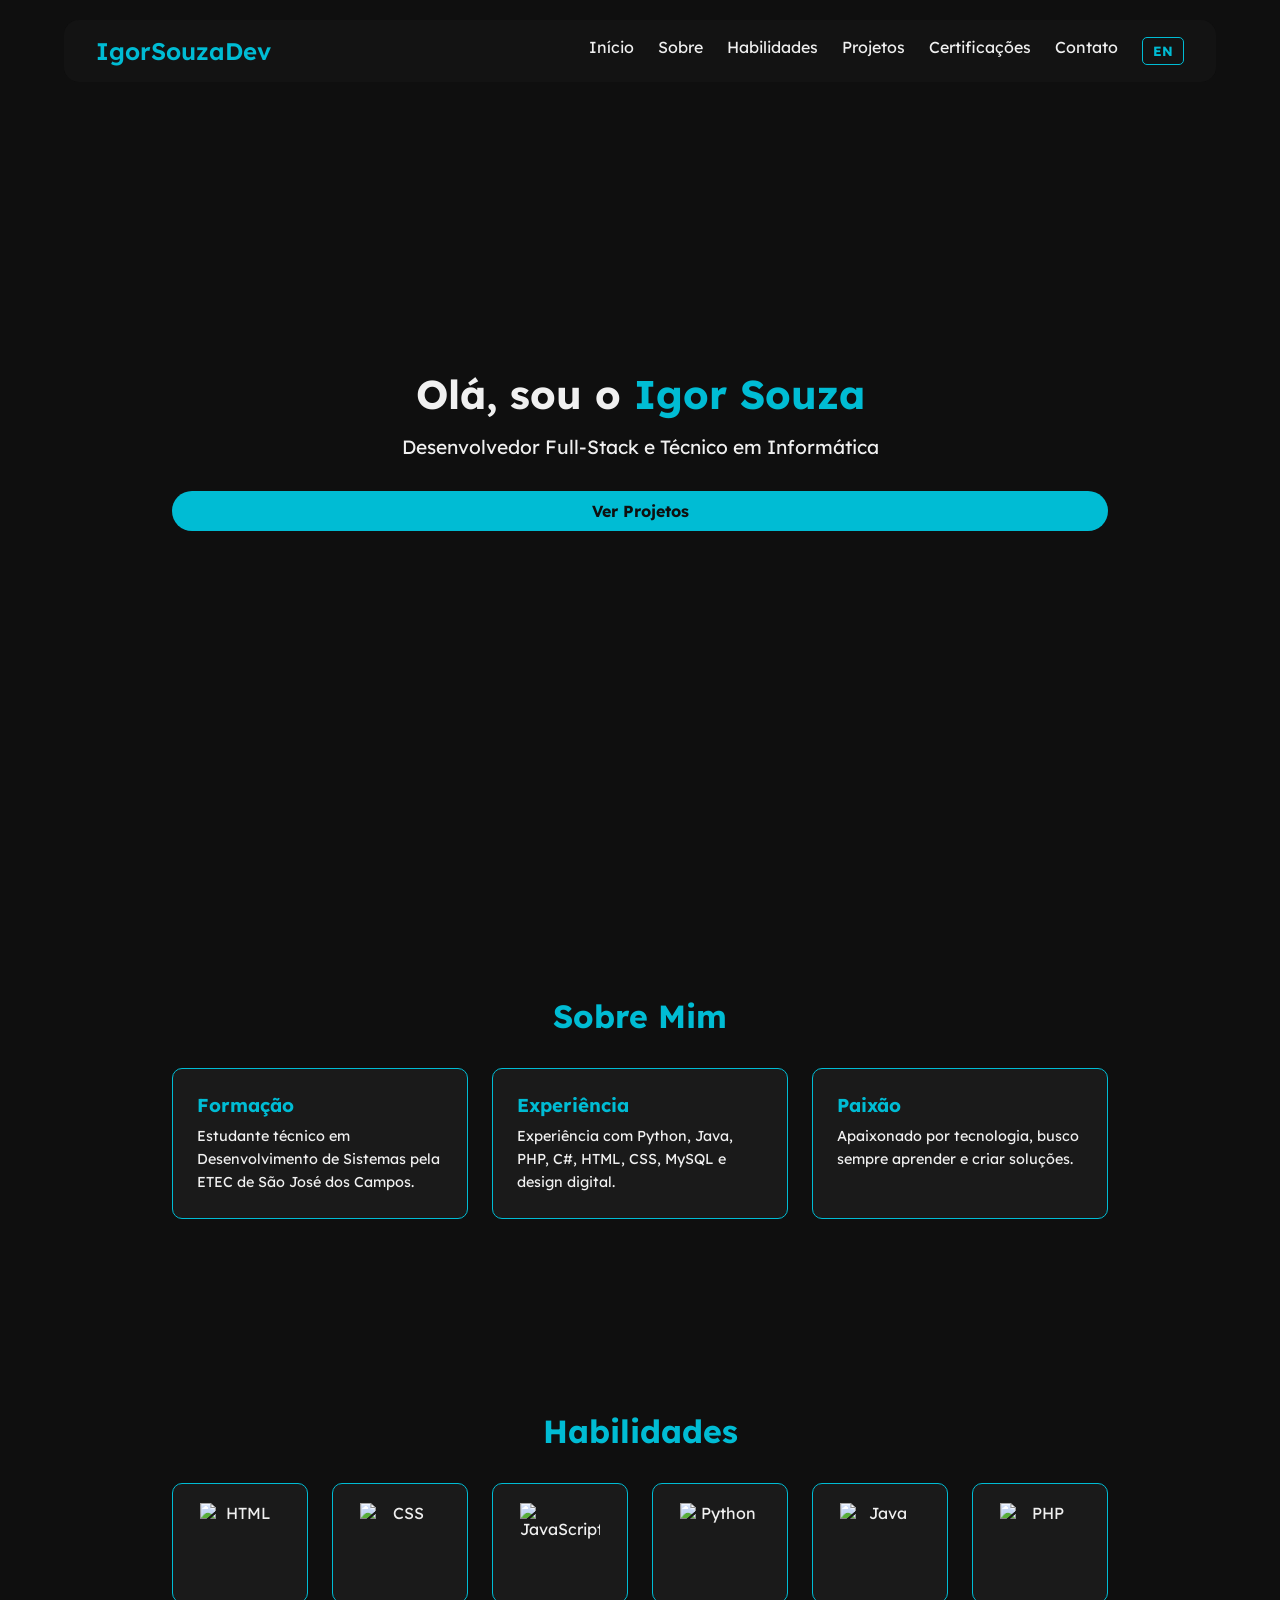
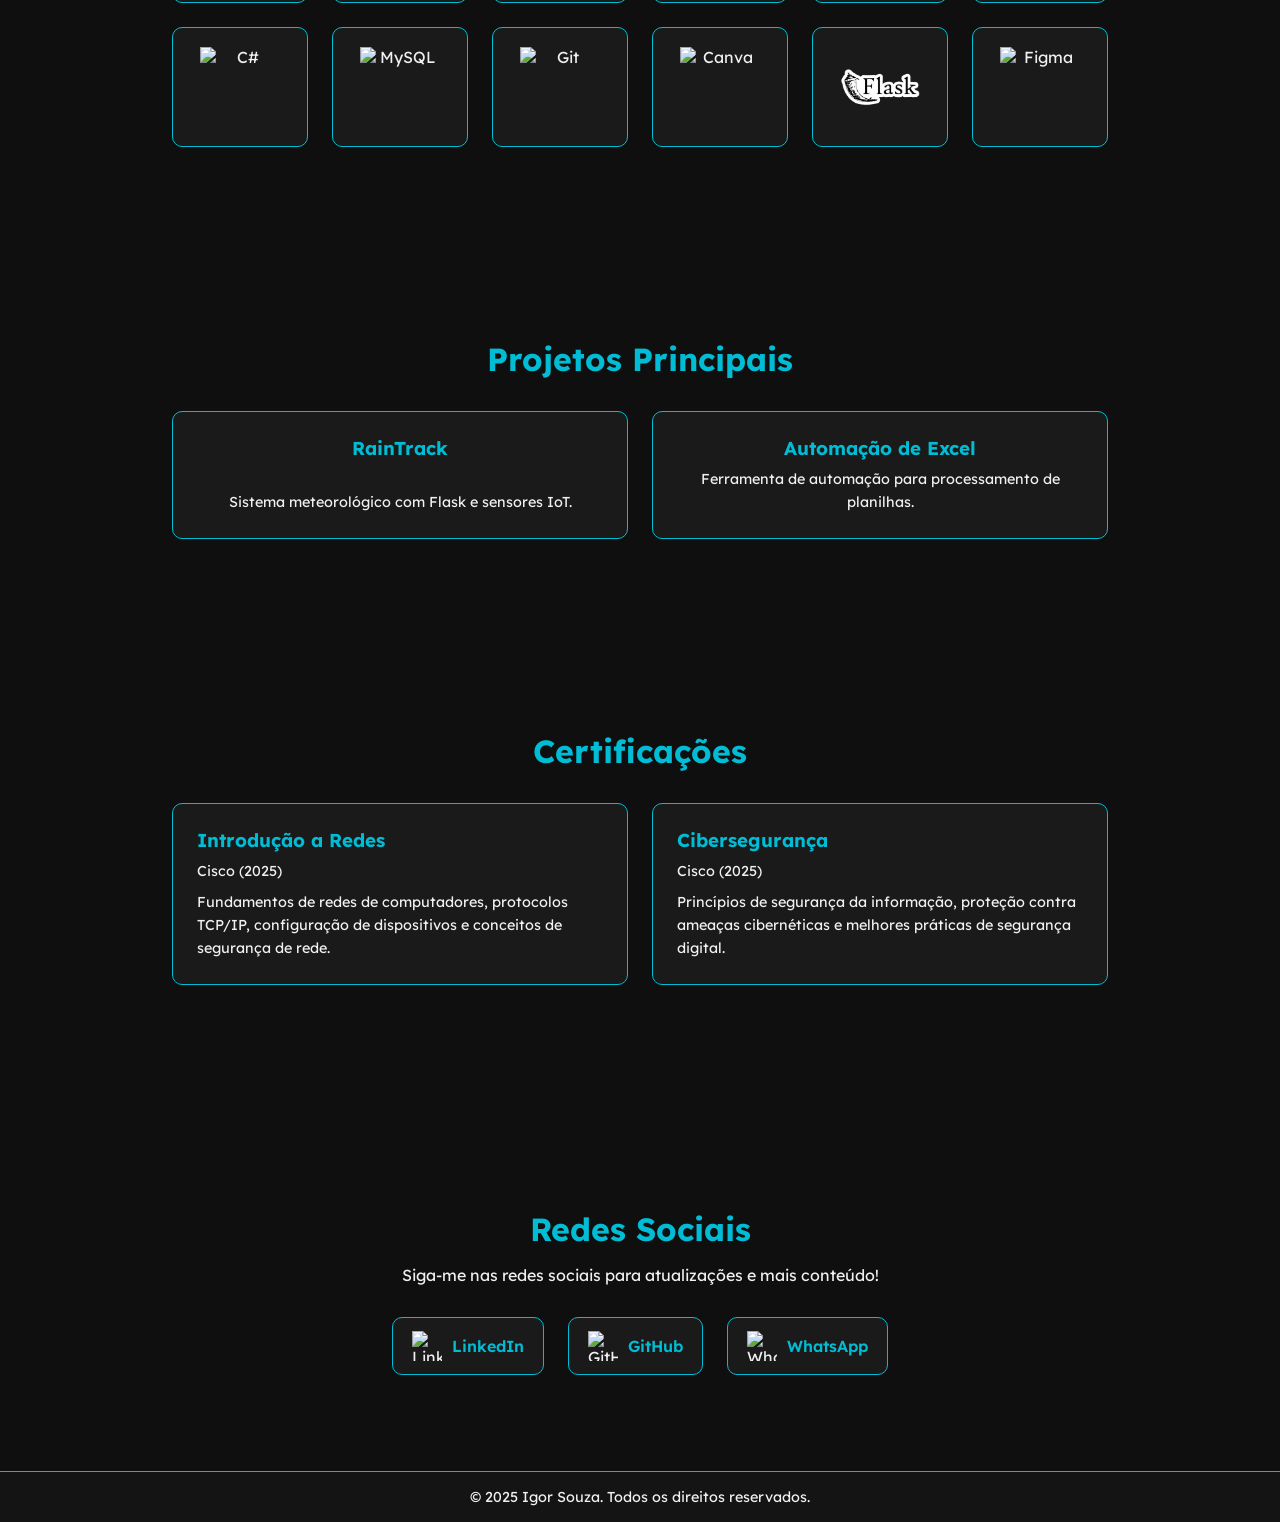
==== SRC/index.html @ 72e152a8 "Add all files" ====
<!DOCTYPE html>
<html lang="pt-BR">
  <head>
    <meta charset="UTF-8" />
    <meta name="viewport" content="width=device-width, initial-scale=1.0" />
    <title data-lang="pageTitle">Igor Souza | Portfólio</title>
    <link rel="stylesheet" href="static/style.css" />
    <script defer src="static/script.js"></script>
  </head>
  <body>
    <div class="top">
      <header class="navbar">
        <div class="logo">IgorSouzaDev</div>

        <div class="hamburger" id="hamburger-menu">
          <span class="bar"></span>
          <span class="bar"></span>
          <span class="bar"></span>
        </div>
        <nav class="nav-menu" id="nav-menu">
          <ul>
            <li><a href="#home" data-lang="home">Início</a></li>
            <li><a href="#about" data-lang="about">Sobre</a></li>
            <li><a href="#skills" data-lang="skills">Habilidades</a></li>
            <li><a href="#projects" data-lang="projects">Projetos</a></li>
            <li>
              <a href="#certifications" data-lang="certifications">Certificações</a>
            </li>
            <li><a href="#contact" data-lang="contact">Contato</a></li>
            <li><button id="lang-btn">EN</button></li>
          </ul>
        </nav>
      </header>
    </div>

    <!-- Home -->
    <section id="home" class="section home">
      <h1 data-lang="greeting">Olá, sou o <span>Igor Souza</span></h1>
      <p data-lang="role">Desenvolvedor Full-Stack e Técnico em Informática</p>
      <a href="#projects" class="btn" data-lang="viewProjects">Ver Projetos</a>
    </section>

    <!-- Sobre -->
    <section id="about" class="section">
      <h2 data-lang="aboutTitle">Sobre Mim</h2>
      <div class="card-container">
        <div class="info-card">
          <h3 data-lang="aboutCardTitle1">Formação</h3>
          <p data-lang="aboutCardText1">
            Estudante técnico em Desenvolvimento de Sistemas pela ETEC de São
            José dos Campos.
          </p>
        </div>
        <div class="info-card">
          <h3 data-lang="aboutCardTitle2">Experiência</h3>
          <p data-lang="aboutCardText2">
            Experiência com Python, Java, PHP, C#, HTML, CSS, MySQL e design
            digital.
          </p>
        </div>
        <div class="info-card">
          <h3 data-lang="aboutCardTitle3">Paixão</h3>
          <p data-lang="aboutCardText3">
            Apaixonado por tecnologia, busco sempre aprender e criar soluções.
          </p>
        </div>
      </div>
    </section>

    <!-- Habilidades -->
    <section id="skills" class="section">
      <h2 data-lang="skillsTitle">Habilidades</h2>
      <div class="skills-grid">
        <div class="skill">
          <img
            src="https://raw.githubusercontent.com/devicons/devicon/master/icons/html5/html5-original.svg"
            alt="HTML"
          />
          <span class="skill-name" data-lang="skillHTML">HTML</span>
        </div>
        <div class="skill">
          <img
            src="https://raw.githubusercontent.com/devicons/devicon/master/icons/css3/css3-original.svg"
            alt="CSS"
          />
          <span class="skill-name" data-lang="skillCSS">CSS</span>
        </div>
        <div class="skill">
          <img
            src="https://raw.githubusercontent.com/devicons/devicon/master/icons/javascript/javascript-plain.svg"
            alt="JavaScript"
          />
          <span class="skill-name" data-lang="skillJavaScript">JavaScript</span>
        </div>
        <div class="skill">
          <img
            src="https://raw.githubusercontent.com/devicons/devicon/master/icons/python/python-original.svg"
            alt="Python"
          />
          <span class="skill-name" data-lang="skillPython">Python</span>
        </div>
        <div class="skill">
          <img
            src="https://raw.githubusercontent.com/devicons/devicon/master/icons/java/java-original.svg"
            alt="Java"
          />
          <span class="skill-name" data-lang="skillJava">Java</span>
        </div>
        <div class="skill">
          <img
            src="https://raw.githubusercontent.com/devicons/devicon/master/icons/php/php-original.svg"
            alt="PHP"
          />
          <span class="skill-name" data-lang="skillPHP">PHP</span>
        </div>
        <div class="skill">
          <img
            src="https://raw.githubusercontent.com/devicons/devicon/master/icons/csharp/csharp-original.svg"
            alt="C#"
          />
          <span class="skill-name" data-lang="skillCsharp">C#</span>
        </div>
        <div class="skill">
          <img
            src="https://raw.githubusercontent.com/devicons/devicon/master/icons/mysql/mysql-plain-wordmark.svg"
            alt="MySQL"
          />
          <span class="skill-name" data-lang="skillMySQL">MySQL</span>
        </div>
        <div class="skill">
          <img
            src="https://raw.githubusercontent.com/devicons/devicon/master/icons/git/git-original.svg"
            alt="Git"
          />
          <span class="skill-name" data-lang="skillGit">Git</span>
        </div>
        <div class="skill">
          <img
            src="https://raw.githubusercontent.com/devicons/devicon/master/icons/canva/canva-original.svg"
            alt="Canva"
          />
          <span class="skill-name" data-lang="skillCanva">Canva</span>
        </div>
        <div class="skill">
          <img
            src="static/img/flask.png"
            alt="Flask"
          />
          <span class="skill-name" data-lang="skillFlask">Flask</span>
        </div>
        <div class="skill">
          <img
            src="https://raw.githubusercontent.com/devicons/devicon/master/icons/figma/figma-original.svg"
            alt="Figma"
          />
          <span class="skill-name" data-lang="skillFigma">Figma</span>
        </div>
      </div>
    </section>

    <!-- Projetos -->
    <section id="projects" class="section">
      <h2 data-lang="projectsTitle">Projetos Principais</h2>
      <div class="project-grid">
        <a href="http://raintrack.pythonanywhere.com" target="_blank">
          <div class="project-card">
            <h3 data-lang="project1Title">RainTrack</h3>
            <p data-lang="project1Desc">
              Sistema meteorológico com Flask e sensores IoT.
            </p>
          </div>
        </a>
        <a href="http://automacaoexcel.pythonanywhere.com" target="_blank">
          <div class="project-card">
            <h3 data-lang="project2Title">Automação de Excel</h3>
            <p data-lang="project2Desc">
              Ferramenta de automação para processamento de planilhas.
            </p>
          </div>
        </a>
      </div>
    </section>

    <!-- Certificações -->
    <section id="certifications" class="section">
      <h2 data-lang="certificationsTitle">Certificações</h2>
      <div class="card-container">
        <div class="info-card">
          <h3 data-lang="cert1Title">Introdução a Redes</h3>
          <p data-lang="cert1Org">Cisco (2025)</p>
          <p data-lang="cert1Desc">
            Fundamentos de redes de computadores, protocolos TCP/IP,
            configuração de dispositivos e conceitos de segurança de rede.
          </p>
        </div>
        <div class="info-card">
          <h3 data-lang="cert2Title">Cibersegurança</h3>
          <p data-lang="cert2Org">Cisco (2025)</p>
          <p data-lang="cert2Desc">
            Princípios de segurança da informação, proteção contra ameaças
            cibernéticas e melhores práticas de segurança digital.
          </p>
        </div>
      </div>
    </section>

    <!-- Contato -->
    <section id="contact" class="section contact">
      <div class="social">
        <h2 data-lang="socialTitle">Redes Sociais</h2>
        <p data-lang="socialText">
          Siga-me nas redes sociais para atualizações e mais conteúdo!
        </p>
        <div class="social-links">
          <a href="https://www.linkedin.com/in/igor-correa-de-souza/" target="_blank" class="social-link">
            <img src="https://raw.githubusercontent.com/devicons/devicon/master/icons/linkedin/linkedin-original.svg" alt="LinkedIn" width="30" height="30" />
            <span class="social-name" data-lang="socialLinkedIn">LinkedIn</span>
          </a>

          <a href="https://github.com/igorcsouzaa" target="_blank" class="social-link">
            <img src="static/img/github.png" alt="GitHub" width="30" height="30" />
            <span class="social-name" data-lang="socialGitHub">GitHub</span>
          </a>

          <a href="https://api.whatsapp.com/send?phone=5512992137918" target="_blank" class="social-link">
            <img src="static/img/whatsapp.png" alt="WhatsApp" width="30" height="30" />
            <span class="social-name" data-lang="socialWhatsApp">WhatsApp</span>
          </a>
        </div>
      </div>
    </section>

    <footer>
      <p data-lang="footerText">
        © 2025 Igor Souza. Todos os direitos reservados.
      </p>
    </footer>
  </body>
</html>
---- SRC/static/style.css ----
@import url('https://fonts.googleapis.com/css2?family=Lexend+Deca:wght@100..900&display=swap');
* {
  margin: 0;
  padding: 0;
  box-sizing: border-box;
  font-family: "Lexend Deca", sans-serif;
  user-select: none;
  scroll-behavior: smooth;
}

body {
  background-color: #0f0f0f;
  color: #f0f0f0;
  scroll-behavior: smooth;
}

.top{
    position: fixed;
    top: 0;
    width: 100%;
    display: flex;
    justify-content: center;
    align-items: center;
    z-index: 1000;
}

header.navbar {
  position: fixed;
  top: 0;
  margin-top: 20px;
  width: 90%;
  max-width: 1200px;
  background: rgba(20, 20, 20, 0.9);
  display: flex;
  justify-content: space-between;
  align-items: center;
  padding: 1rem 2rem;
  z-index: 1000;
  backdrop-filter: blur(8px);
  border-radius: 15px;
}

.logo {
  font-size: 1.5rem;
  font-weight: 600;
  color: #00bcd4;
}

nav ul {
  list-style: none;
  display: flex;
  gap: 1.5rem;
}

nav a {
  text-decoration: none;
  color: #f0f0f0;
  transition: 0.3s;
}

nav a:hover {
  color: #00bcd4;
}

#lang-btn {
  background: none;
  border: 1px solid #00bcd4;
  color: #00bcd4;
  border-radius: 5px;
  padding: 5px 10px;
  cursor: pointer;
  transition: 0.3s;
}

#lang-btn:hover {
  background: #00bcd4;
  color: #0f0f0f;
}

.section {
  padding: 6rem 2rem;
  text-align: center;
  max-width: 1000px;
  margin: 0 auto;
}

.section h2 {
  font-size: 2rem;
  color: #00bcd4;
  margin-bottom: 1rem;
}

.home {
  display: flex;
  flex-direction: column;
  justify-content: center;
  height: 100vh;
}

.home h1 {
  font-size: 2.5rem;
  margin-bottom: 1rem;
}

.home p {
  font-size: 1.2rem;
  margin-bottom: 1rem;
}

.home span {
  color: #00bcd4;
}

.btn {
  margin-top: 1rem;
  background: #00bcd4;
  color: #0f0f0f;
  padding: 10px 20px;
  border-radius: 25px;
  text-decoration: none;
  font-weight: bold;
  transition: 0.3s;
  display: inline-block;
}

.btn:hover {
  background: #0199ab;
  transform: scale(1.05);
}

.card-container {
  display: grid;
  grid-template-columns: repeat(auto-fit, minmax(250px, 1fr));
  gap: 1.5rem;
  margin-top: 2rem;
}

.info-card {
  background: #1a1a1a;
  border-radius: 10px;
  padding: 1.5rem;
  border: 1px solid #00bcd4;
  transition: transform 0.3s, box-shadow 0.3s;
  text-align: left;
}

.info-card:hover {
  transform: translateY(-5px);
  box-shadow: 0 5px 20px rgba(0, 188, 212, 0.3);
}

.info-card h3 {
  color: #00bcd4;
  margin-bottom: 0.5rem;
}

.info-card p {
  font-size: 0.9rem;
  line-height: 1.6;
  margin-top: 0.5rem;
}

.skills-grid {
  display: grid;
  grid-template-columns: repeat(auto-fit, minmax(120px, 1fr));
  gap: 1.5rem;
  margin-top: 2rem;
}

.skill {
  background: #1a1a1a;
  padding: 1rem;
  border-radius: 10px;
  border: 1px solid #00bcd4;
  position: relative;
  overflow: hidden;
  transition: transform 0.3s, box-shadow 0.3s;
  cursor: pointer;
  height: 120px;
  display: flex;
  align-items: center;
  justify-content: center;
}

.skill:hover {
  transform: translateY(-5px);
  box-shadow: 0 5px 20px rgba(0, 188, 212, 0.3);
}

.skill img {
  width: 80px;
  height: 80px;
  object-fit: contain;
  transition: opacity 0.3s;
}

.skill:hover img {
  opacity: 0.2;
}

.skill-name {
  position: absolute;
  top: 50%;
  left: 50%;
  transform: translate(-50%, -50%);
  opacity: 0;
  transition: opacity 0.3s;
  font-weight: 600;
  color: #00bcd4;
  text-align: center;
  font-size: 0.9rem;
}

.skill:hover .skill-name {
  opacity: 1;
}

.project-grid {
  display: grid;
  grid-template-columns: repeat(auto-fit, minmax(250px, 1fr));
  gap: 1.5rem;
  margin-top: 2rem;
}

.project-grid a {
  text-decoration: none;
  color: inherit;
}

.project-card {
  background: #1a1a1a;
  border-radius: 10px;
  padding: 1.5rem;
  border: 1px solid #00bcd4;
  transition: transform 0.3s, box-shadow 0.3s;
  height: 100%;
  display: flex;
  flex-direction: column;
  justify-content: space-between;
}

.project-card:hover {
  transform: translateY(-5px);
  box-shadow: 0 5px 20px rgba(0, 188, 212, 0.3);
}

.project-card h3 {
  color: #00bcd4;
  margin-bottom: 0.5rem;
}

.project-card p {
  font-size: 0.9rem;
  line-height: 1.6;
}

form {
  display: flex;
  flex-direction: column;
  gap: 1rem;
  max-width: 500px;
  margin: 1.5rem auto;
}

input, textarea {
  background: #1a1a1a;
  border: 1px solid #00bcd4;
  color: #fff;
  padding: 10px;
  border-radius: 5px;
  transition: border-color 0.3s;
}

input:focus, textarea:focus {
  outline: none;
  border-color: #0199ab;
}

button {
  background: #00bcd4;
  color: #0f0f0f;
  padding: 10px;
  border: none;
  border-radius: 5px;
  cursor: pointer;
  font-weight: bold;
  transition: 0.3s;
}

button:hover {
  background: #0199ab;
  transform: scale(1.05);
}

footer {
  background: #141414;
  text-align: center;
  padding: 1rem;
  border-top: 1px solid #00bcd4;
  font-size: 0.9rem;
}

/* Responsividade */
@media (max-width: 1000px) {
  header.navbar {
    flex-direction: row;
    gap: 1rem;
    padding: 1rem;
    margin-top: 10px;
  }

  nav ul {
    flex-direction: column;
    gap: 0.5rem;
    text-align: center;
  }

  .home h1 {
    font-size: 1.8rem;
  }

  .home p {
    font-size: 1rem;
  }

  .section {
    padding: 4rem 1rem;
  }

  .section h2 {
    font-size: 1.5rem;
  }

  .card-container {
    grid-template-columns: 1fr;
  }

  .skills-grid {
    grid-template-columns: repeat(auto-fit, minmax(100px, 1fr));
    gap: 1rem;
  }

  .skill {
    height: 100px;
  }

  .skill img {
    width: 60px;
    height: 60px;
  }

  .project-grid {
    grid-template-columns: 1fr;
  }
}

@media (max-width: 480px) {
  .logo {
    font-size: 1.2rem;
  }

  nav ul {
    gap: 0.3rem;
  }

  nav a {
    font-size: 0.9rem;
  }

  .home h1 {
    font-size: 1.5rem;
  }

  .home p {
    font-size: 0.9rem;
  }

  .section h2 {
    font-size: 1.3rem;
  }

  .skills-grid {
    grid-template-columns: repeat(2, 1fr);
  }
}



/* Estilos para o menu responsivo */
.hamburger {
  display: none;
  cursor: pointer;
  flex-direction: column;
  justify-content: space-around;
  width: 30px;
  height: 25px;
  background: transparent;
  border: none;
  padding: 0;
  z-index: 1001;
}

.hamburger .bar {
  width: 100%;
  height: 3px;
  background-color: #00bcd4;
  border-radius: 10px;
  transition: all 0.3s ease-in-out;
}

.nav-menu {
  display: flex;
  justify-content: center;
  align-items: center;
}

.nav-menu.active {
  display: flex;
}

@media (max-width: 1000px) {
  .navbar {
    flex-wrap: wrap;
    justify-content: space-between;
  }

  .hamburger {
    display: flex;
  }

  .nav-menu {
    display: none;
    flex-direction: column;
    width: 100%;
    background: rgba(20, 20, 20, 0.9);
    position: absolute;
    top: 100%;
    left: 0;
    padding: 1rem 0;
    border-radius: 0 0 15px 15px;
    box-shadow: 0 5px 20px rgba(0, 188, 212, 0.3);
  }

  .nav-menu ul {
    flex-direction: column;
    width: 100%;
  }

  .nav-menu ul li {
    width: 100%;
    text-align: center;
    padding: 0.5rem 0;
  }

  .nav-menu ul li a {
    padding: 0.5rem 1rem;
    display: block;
  }

  #lang-btn {
    margin-left: auto; /* Empurra o botão de idioma para a direita */
  }
}



/* Estilos para a seção de Redes Sociais */
.social-links {
  display: flex;
  justify-content: center;
  gap: 1.5rem;
  margin-top: 2rem;
  flex-wrap: wrap;
}

.social-link {
  background: #1a1a1a;
  border-radius: 10px;
  padding: 0.8rem 1.2rem;
  border: 1px solid #00bcd4;
  transition: transform 0.3s, box-shadow 0.3s, border-color 0.3s;
  display: flex;
  align-items: center;
  gap: 0.6rem;
  text-decoration: none;
  color: #f0f0f0;
  min-width: 130px;
}

.social-link:hover {
  transform: translateY(-5px);
  box-shadow: 0 5px 20px rgba(0, 188, 212, 0.3);
  border-color: #0199ab;
}

.social-name {
  font-weight: 600;
  color: #00bcd4;
  font-size: 1rem;
}

.contact .social {
    margin-top: 2rem;
}

@media (max-width: 1000px) {
  .social-links {
    gap: 1rem;
  }

  .social-link {
    padding: 0.8rem 1rem;
    min-width: 100px;
  }

  .social-link img {
    width: 40px;
    height: 40px;
  }

  .social-name {
    font-size: 0.8rem;
  }
}



.social-name {
  font-weight: 600;
  color: #00bcd4;
  font-size: 1rem;
}
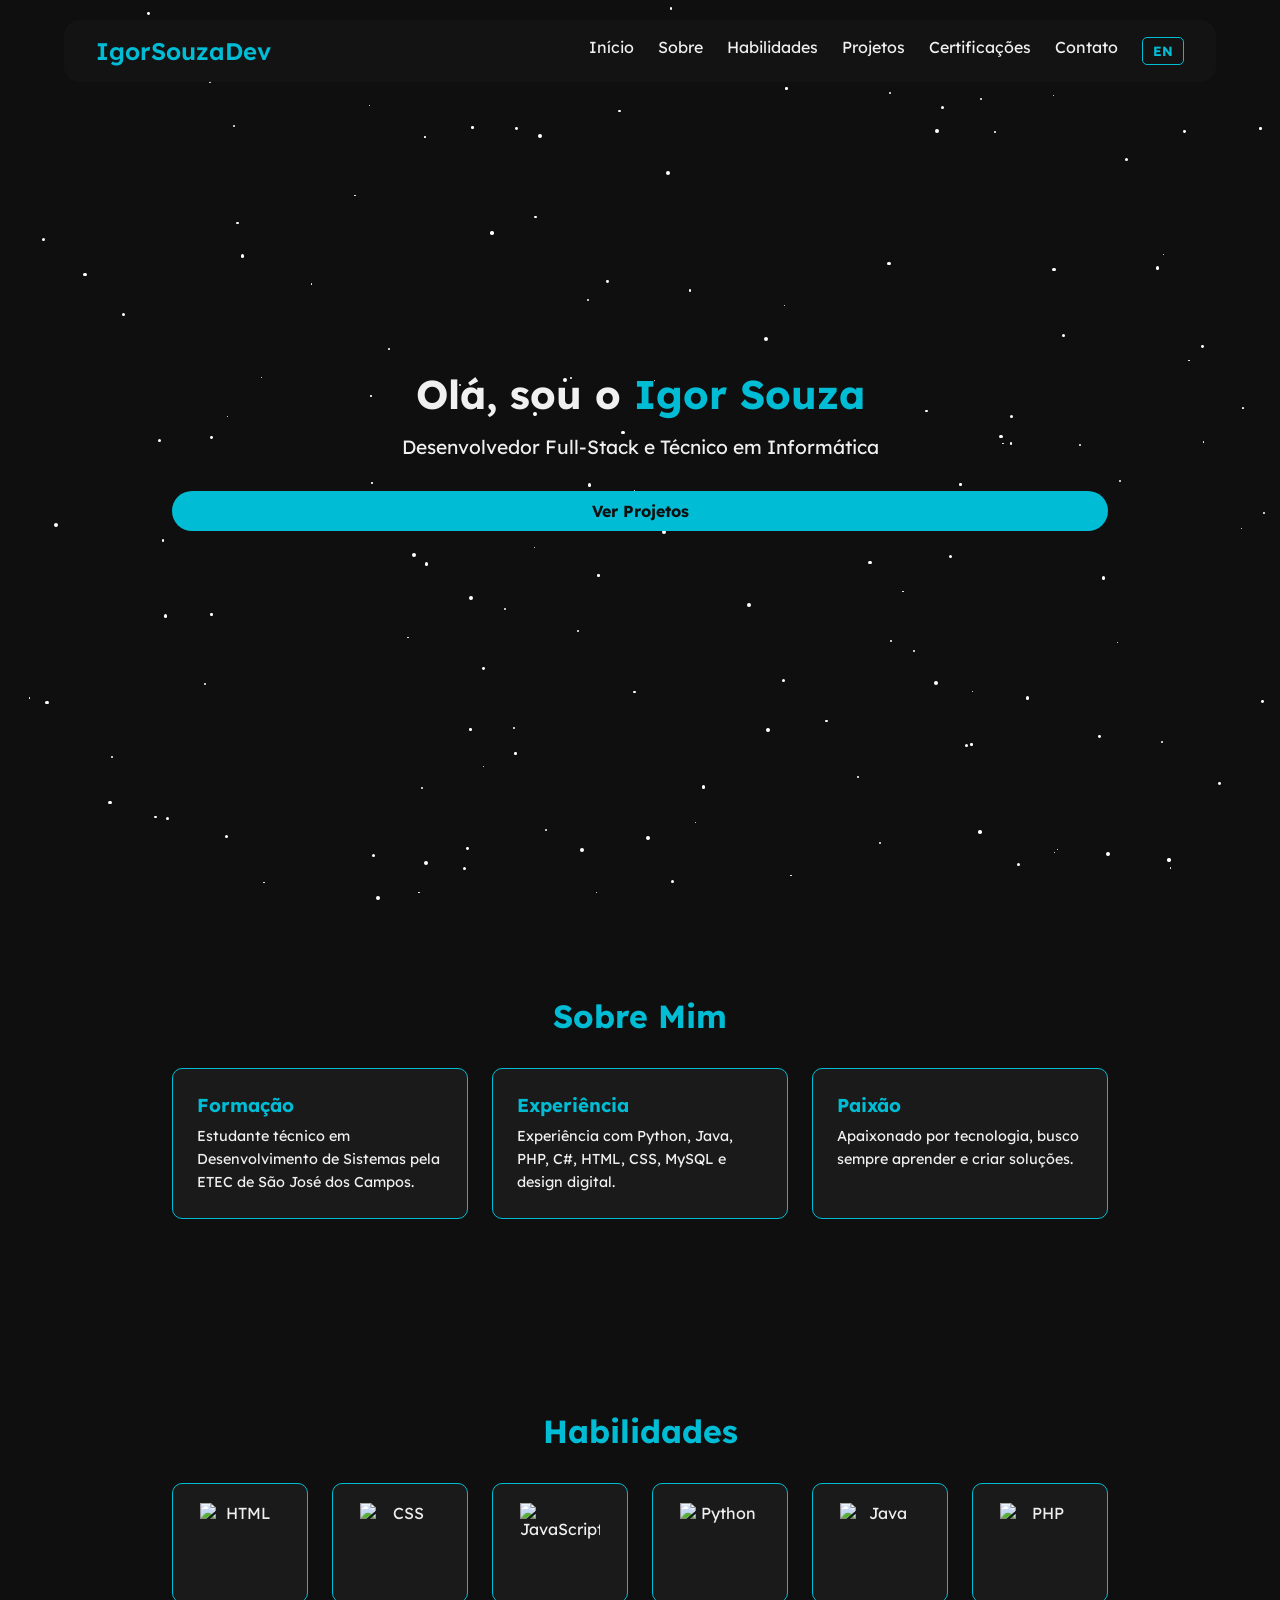
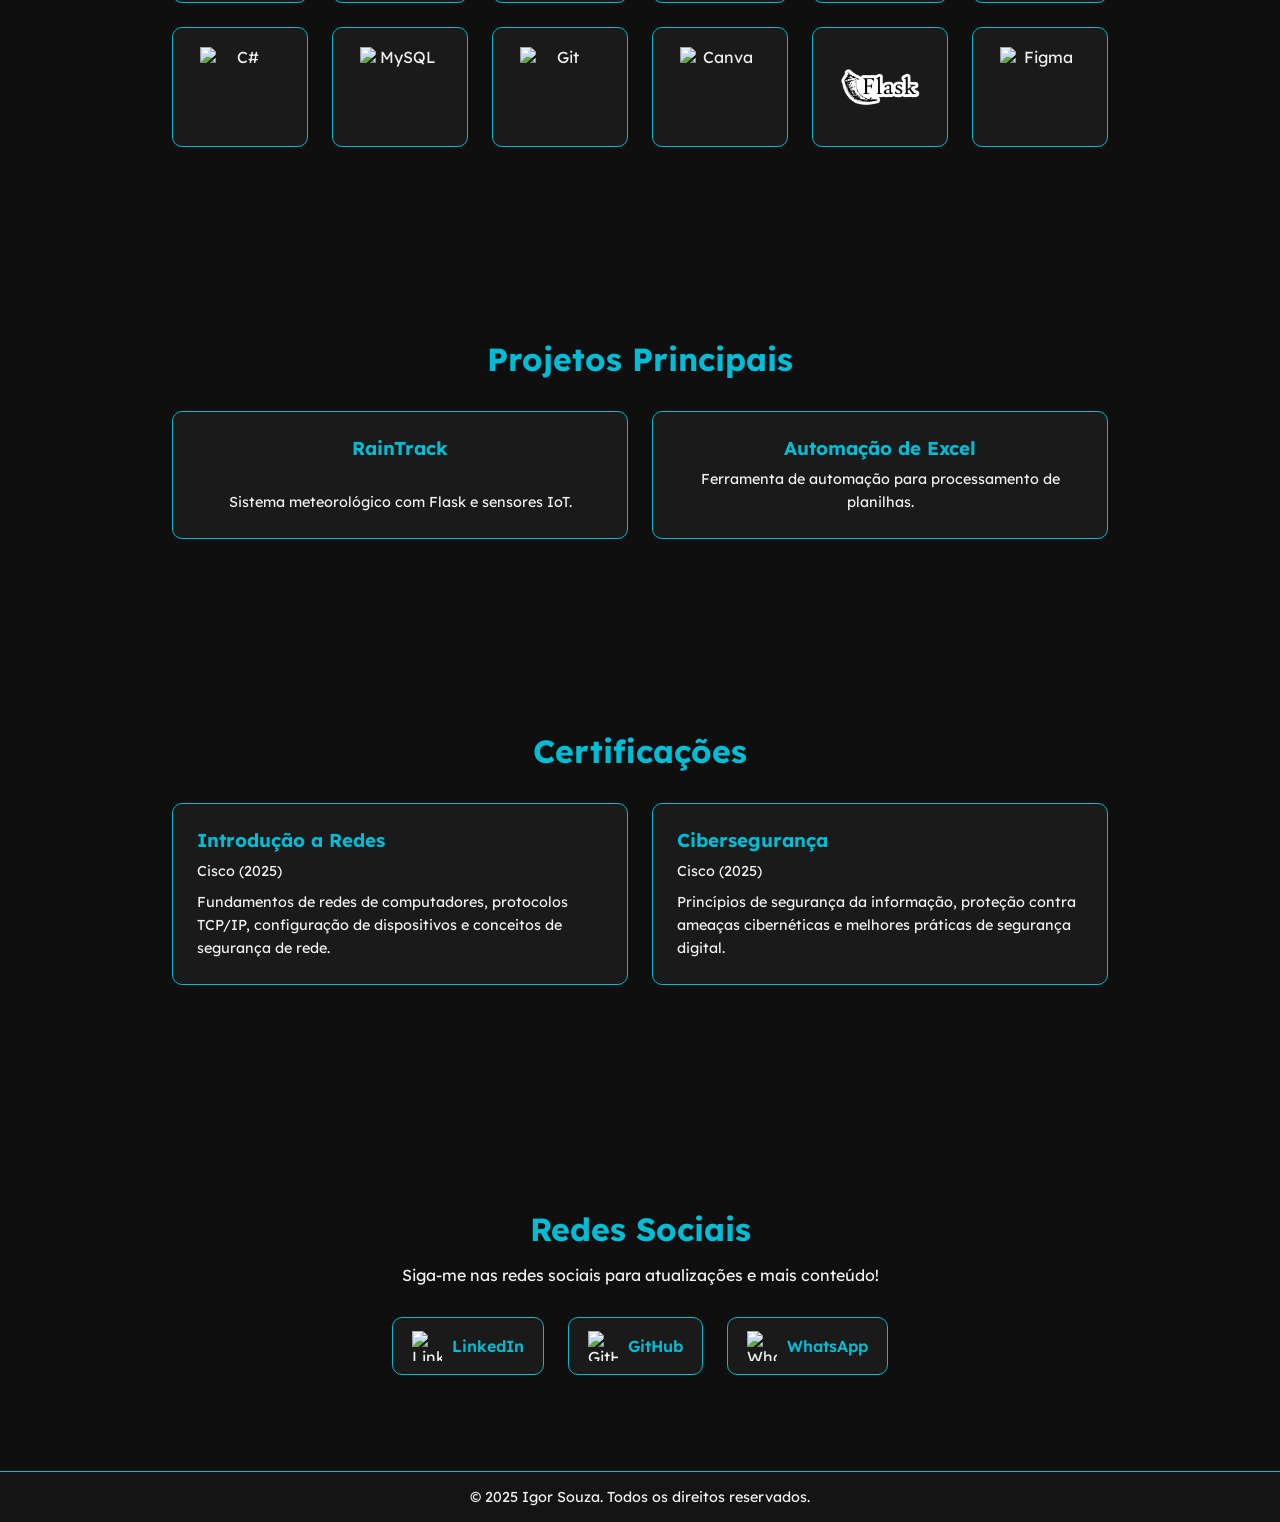
==== commit 14c5d7d3: "background fix" ====
--- a/SRC/index.html
+++ b/SRC/index.html
@@ -8,6 +8,7 @@
     <script defer src="static/script.js"></script>
   </head>
   <body>
+    <div class="star-background"></div>
     <div class="top">
       <header class="navbar">
         <div class="logo">IgorSouzaDev</div>
--- a/SRC/static/style.css
+++ b/SRC/static/style.css
@@ -531,3 +531,31 @@
   font-size: 1rem;
 }
 
+
+
+/* Efeito de fundo de estrelas */
+.star-background {
+  position: fixed;
+  top: 0;
+  left: 0;
+  width: 100%;
+  height: 100%;
+  z-index: -1;
+  overflow: hidden;
+}
+
+.star {
+  position: absolute;
+  background-color: #fff;
+  border-radius: 50%;
+  animation: moveStar linear infinite;
+}
+
+@keyframes moveStar {
+  from {
+    transform: translateY(0);
+  }
+  to {
+    transform: translateY(-100vh);
+  }
+}
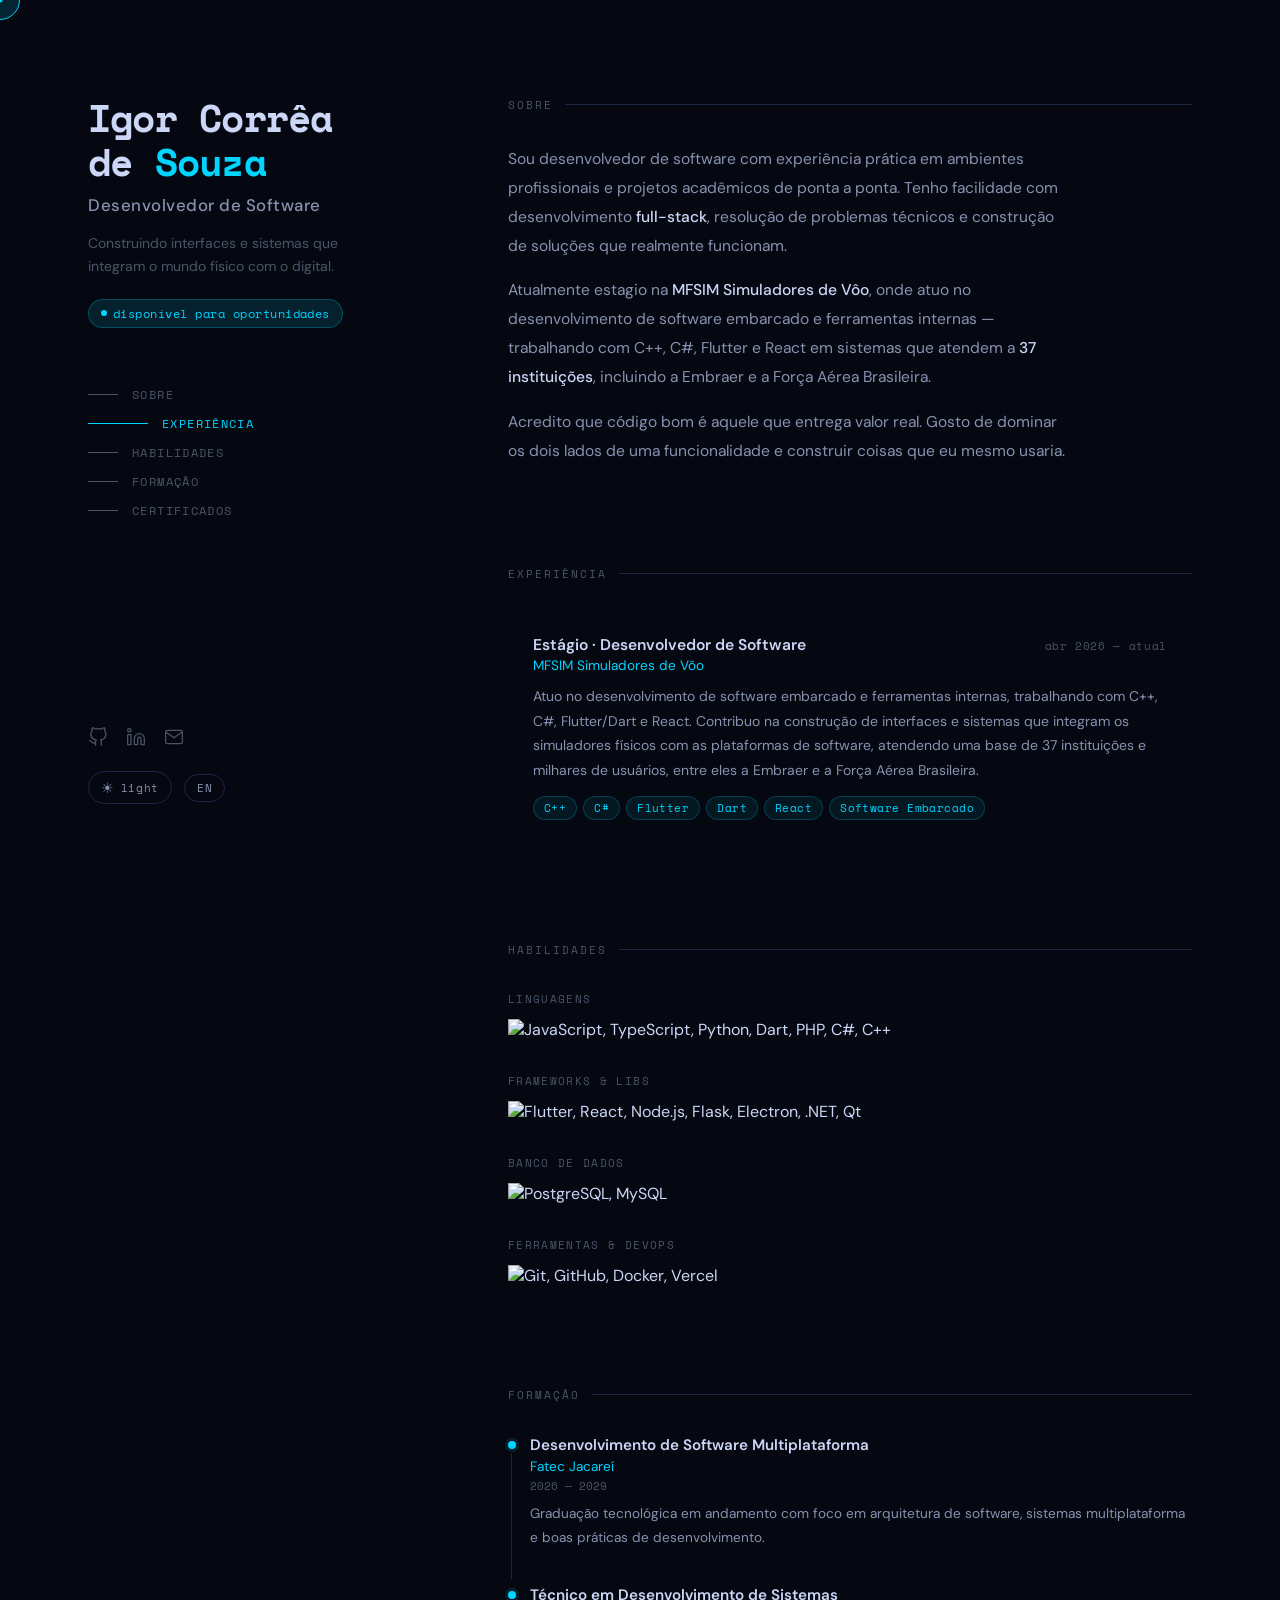
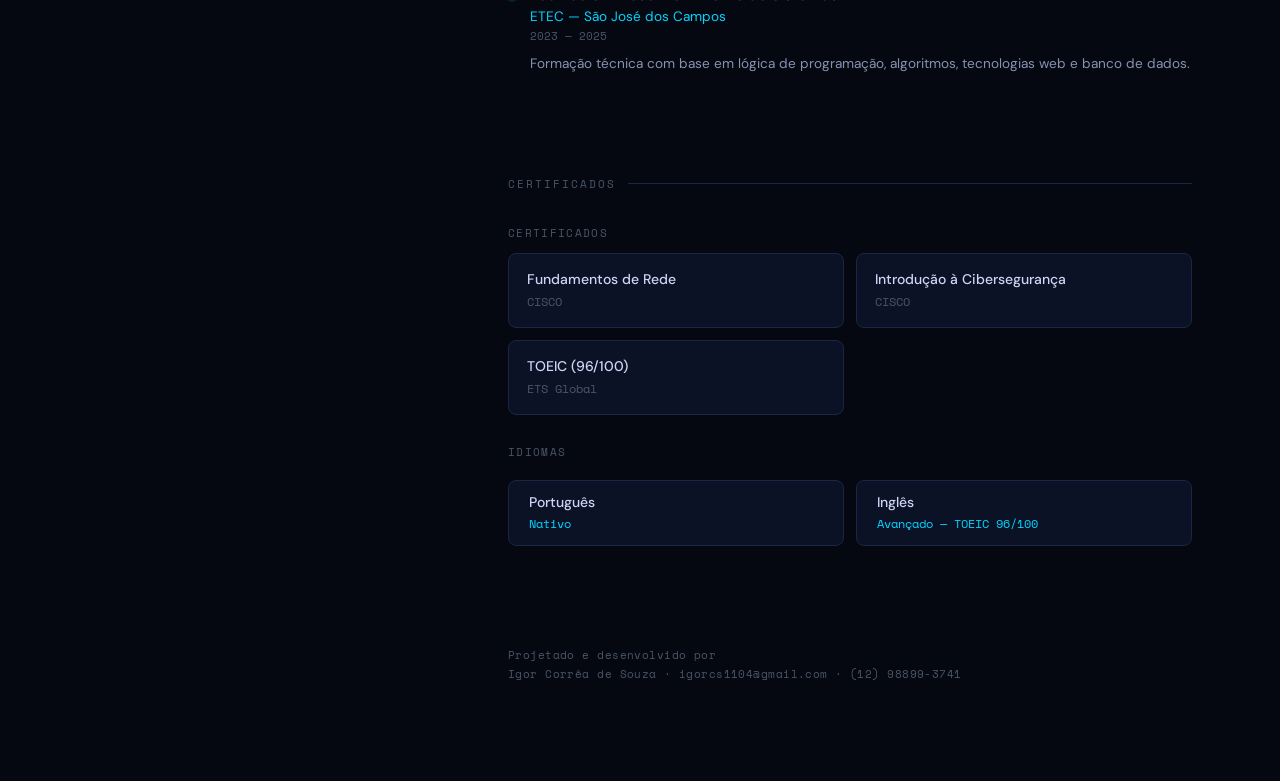
==== commit 5195d8ab: "recreate all portfolio" ====
--- a/SRC/index.html
+++ b/SRC/index.html
@@ -1,240 +1,116 @@
 <!DOCTYPE html>
 <html lang="pt-BR">
-  <head>
-    <meta charset="UTF-8" />
-    <meta name="viewport" content="width=device-width, initial-scale=1.0" />
-    <title data-lang="pageTitle">Igor Souza | Portfólio</title>
-    <link rel="stylesheet" href="static/style.css" />
-    <script defer src="static/script.js"></script>
-  </head>
-  <body>
-    <div class="star-background"></div>
-    <div class="top">
-      <header class="navbar">
-        <div class="logo">IgorSouzaDev</div>
+<head>
+<meta charset="UTF-8"/>
+<meta name="viewport" content="width=device-width, initial-scale=1.0"/>
+<title>Igor Corrêa de Souza — Desenvolvedor de Software</title>
+<link rel="preconnect" href="https://fonts.googleapis.com"/>
+<link rel="preconnect" href="https://fonts.gstatic.com" crossorigin/>
+<link rel="stylesheet" href="static/style.css">
+<link href="https://fonts.googleapis.com/css2?family=Space+Mono:ital,wght@0,400;0,700;1,400&family=DM+Sans:ital,opsz,wght@0,9..40,300;0,9..40,400;0,9..40,500;0,9..40,600;1,9..40,300&display=swap" rel="stylesheet"/>
+</head>
+<body data-theme="dark">
 
-        <div class="hamburger" id="hamburger-menu">
-          <span class="bar"></span>
-          <span class="bar"></span>
-          <span class="bar"></span>
-        </div>
-        <nav class="nav-menu" id="nav-menu">
-          <ul>
-            <li><a href="#home" data-lang="home">Início</a></li>
-            <li><a href="#about" data-lang="about">Sobre</a></li>
-            <li><a href="#skills" data-lang="skills">Habilidades</a></li>
-            <li><a href="#projects" data-lang="projects">Projetos</a></li>
-            <li>
-              <a href="#certifications" data-lang="certifications">Certificações</a>
-            </li>
-            <li><a href="#contact" data-lang="contact">Contato</a></li>
-            <li><button id="lang-btn">EN</button></li>
-          </ul>
-        </nav>
-      </header>
+<div id="cursor"></div>
+<div id="cursor-dot"></div>
+
+<div class="layout">
+  <!-- SIDEBAR -->
+  <aside class="sidebar">
+    <div class="sidebar-top">
+      <h1 class="name">Igor Corrêa<br>de <span>Souza</span></h1>
+      <p class="title" data-i18n="title">Desenvolvedor de Software</p>
+      <p class="tagline" data-i18n="tagline">Construindo interfaces e sistemas que integram o mundo físico com o digital.</p>
+      <div class="status-badge">
+        <span class="status-dot"></span>
+        <span data-i18n="status">disponível para oportunidades</span>
+      </div>
+      <nav>
+        <a class="nav-item active" href="#about">
+          <span class="nav-line"></span>
+          <span data-i18n="nav-about">Sobre</span>
+        </a>
+        <a class="nav-item" href="#experience">
+          <span class="nav-line"></span>
+          <span data-i18n="nav-experience">Experiência</span>
+        </a>
+        <a class="nav-item" href="#skills">
+          <span class="nav-line"></span>
+          <span data-i18n="nav-skills">Habilidades</span>
+        </a>
+        <a class="nav-item" href="#education">
+          <span class="nav-line"></span>
+          <span data-i18n="nav-education">Formação</span>
+        </a>
+        <a class="nav-item" href="#certs">
+          <span class="nav-line"></span>
+          <span data-i18n="nav-certs">Certificados</span>
+        </a>
+      </nav>
     </div>
 
-    <!-- Home -->
-    <section id="home" class="section home">
-      <h1 data-lang="greeting">Olá, sou o <span>Igor Souza</span></h1>
-      <p data-lang="role">Desenvolvedor Full-Stack e Técnico em Informática</p>
-      <a href="#projects" class="btn" data-lang="viewProjects">Ver Projetos</a>
+    <div class="sidebar-bottom">
+      <div class="social-links">
+        <a class="social-link" href="https://github.com/igorcsouzaa" target="_blank" title="GitHub" aria-label="GitHub">
+          <svg viewBox="0 0 24 24" fill="none" stroke="currentColor" stroke-width="1.5" stroke-linecap="round" stroke-linejoin="round"><path d="M9 19c-5 1.5-5-2.5-7-3m14 6v-3.87a3.37 3.37 0 0 0-.94-2.61c3.14-.35 6.44-1.54 6.44-7A5.44 5.44 0 0 0 20 4.77 5.07 5.07 0 0 0 19.91 1S18.73.65 16 2.48a13.38 13.38 0 0 0-7 0C6.27.65 5.09 1 5.09 1A5.07 5.07 0 0 0 5 4.77a5.44 5.44 0 0 0-1.5 3.78c0 5.42 3.3 6.61 6.44 7A3.37 3.37 0 0 0 9 18.13V22"/></svg>
+        </a>
+        <a class="social-link" href="https://www.linkedin.com/in/igor-correa-de-souza/" target="_blank" title="LinkedIn" aria-label="LinkedIn">
+          <svg viewBox="0 0 24 24" fill="none" stroke="currentColor" stroke-width="1.5" stroke-linecap="round" stroke-linejoin="round"><path d="M16 8a6 6 0 0 1 6 6v7h-4v-7a2 2 0 0 0-2-2 2 2 0 0 0-2 2v7h-4v-7a6 6 0 0 1 6-6z"/><rect x="2" y="9" width="4" height="12"/><circle cx="4" cy="4" r="2"/></svg>
+        </a>
+        <a class="social-link" href="mailto:igorcs1104@gmail.com" title="Email" aria-label="Email">
+          <svg viewBox="0 0 24 24" fill="none" stroke="currentColor" stroke-width="1.5" stroke-linecap="round" stroke-linejoin="round"><path d="M4 4h16c1.1 0 2 .9 2 2v12c0 1.1-.9 2-2 2H4c-1.1 0-2-.9-2-2V6c0-1.1.9-2 2-2z"/><polyline points="22,6 12,13 2,6"/></svg>
+        </a>
+      </div>
+      <div class="controls">
+        <button class="theme-toggle" id="themeBtn" aria-label="Toggle theme">
+          <span class="theme-icon" id="themeIcon">☀</span>
+          <span id="themeLabel">light</span>
+        </button>
+        <button class="lang-toggle" id="langBtn" aria-label="Toggle language">EN</button>
+      </div>
+    </div>
+  </aside>
+
+  <!-- MAIN CONTENT -->
+  <main class="content">
+
+    <!-- ABOUT -->
+    <section id="about">
+      <p class="section-label" data-i18n="nav-about">Sobre</p>
+      <div class="about-text" id="about-text"></div>
     </section>
 
-    <!-- Sobre -->
-    <section id="about" class="section">
-      <h2 data-lang="aboutTitle">Sobre Mim</h2>
-      <div class="card-container">
-        <div class="info-card">
-          <h3 data-lang="aboutCardTitle1">Formação</h3>
-          <p data-lang="aboutCardText1">
-            Estudante técnico em Desenvolvimento de Sistemas pela ETEC de São
-            José dos Campos.
-          </p>
-        </div>
-        <div class="info-card">
-          <h3 data-lang="aboutCardTitle2">Experiência</h3>
-          <p data-lang="aboutCardText2">
-            Experiência com Python, Java, PHP, C#, HTML, CSS, MySQL e design
-            digital.
-          </p>
-        </div>
-        <div class="info-card">
-          <h3 data-lang="aboutCardTitle3">Paixão</h3>
-          <p data-lang="aboutCardText3">
-            Apaixonado por tecnologia, busco sempre aprender e criar soluções.
-          </p>
-        </div>
-      </div>
+    <!-- EXPERIENCE -->
+    <section id="experience">
+      <p class="section-label" data-i18n="nav-experience">Experiência</p>
+      <div id="experience-list"></div>
     </section>
 
-    <!-- Habilidades -->
-    <section id="skills" class="section">
-      <h2 data-lang="skillsTitle">Habilidades</h2>
-      <div class="skills-grid">
-        <div class="skill">
-          <img
-            src="https://raw.githubusercontent.com/devicons/devicon/master/icons/html5/html5-original.svg"
-            alt="HTML"
-          />
-          <span class="skill-name" data-lang="skillHTML">HTML</span>
-        </div>
-        <div class="skill">
-          <img
-            src="https://raw.githubusercontent.com/devicons/devicon/master/icons/css3/css3-original.svg"
-            alt="CSS"
-          />
-          <span class="skill-name" data-lang="skillCSS">CSS</span>
-        </div>
-        <div class="skill">
-          <img
-            src="https://raw.githubusercontent.com/devicons/devicon/master/icons/javascript/javascript-plain.svg"
-            alt="JavaScript"
-          />
-          <span class="skill-name" data-lang="skillJavaScript">JavaScript</span>
-        </div>
-        <div class="skill">
-          <img
-            src="https://raw.githubusercontent.com/devicons/devicon/master/icons/python/python-original.svg"
-            alt="Python"
-          />
-          <span class="skill-name" data-lang="skillPython">Python</span>
-        </div>
-        <div class="skill">
-          <img
-            src="https://raw.githubusercontent.com/devicons/devicon/master/icons/java/java-original.svg"
-            alt="Java"
-          />
-          <span class="skill-name" data-lang="skillJava">Java</span>
-        </div>
-        <div class="skill">
-          <img
-            src="https://raw.githubusercontent.com/devicons/devicon/master/icons/php/php-original.svg"
-            alt="PHP"
-          />
-          <span class="skill-name" data-lang="skillPHP">PHP</span>
-        </div>
-        <div class="skill">
-          <img
-            src="https://raw.githubusercontent.com/devicons/devicon/master/icons/csharp/csharp-original.svg"
-            alt="C#"
-          />
-          <span class="skill-name" data-lang="skillCsharp">C#</span>
-        </div>
-        <div class="skill">
-          <img
-            src="https://raw.githubusercontent.com/devicons/devicon/master/icons/mysql/mysql-plain-wordmark.svg"
-            alt="MySQL"
-          />
-          <span class="skill-name" data-lang="skillMySQL">MySQL</span>
-        </div>
-        <div class="skill">
-          <img
-            src="https://raw.githubusercontent.com/devicons/devicon/master/icons/git/git-original.svg"
-            alt="Git"
-          />
-          <span class="skill-name" data-lang="skillGit">Git</span>
-        </div>
-        <div class="skill">
-          <img
-            src="https://raw.githubusercontent.com/devicons/devicon/master/icons/canva/canva-original.svg"
-            alt="Canva"
-          />
-          <span class="skill-name" data-lang="skillCanva">Canva</span>
-        </div>
-        <div class="skill">
-          <img
-            src="static/img/flask.png"
-            alt="Flask"
-          />
-          <span class="skill-name" data-lang="skillFlask">Flask</span>
-        </div>
-        <div class="skill">
-          <img
-            src="https://raw.githubusercontent.com/devicons/devicon/master/icons/figma/figma-original.svg"
-            alt="Figma"
-          />
-          <span class="skill-name" data-lang="skillFigma">Figma</span>
-        </div>
-      </div>
+    <!-- SKILLS -->
+    <section id="skills">
+      <p class="section-label" data-i18n="nav-skills">Habilidades</p>
+      <div id="skills-content"></div>
     </section>
 
-    <!-- Projetos -->
-    <section id="projects" class="section">
-      <h2 data-lang="projectsTitle">Projetos Principais</h2>
-      <div class="project-grid">
-        <a href="http://raintrack.pythonanywhere.com" target="_blank">
-          <div class="project-card">
-            <h3 data-lang="project1Title">RainTrack</h3>
-            <p data-lang="project1Desc">
-              Sistema meteorológico com Flask e sensores IoT.
-            </p>
-          </div>
-        </a>
-        <a href="http://automacaoexcel.pythonanywhere.com" target="_blank">
-          <div class="project-card">
-            <h3 data-lang="project2Title">Automação de Excel</h3>
-            <p data-lang="project2Desc">
-              Ferramenta de automação para processamento de planilhas.
-            </p>
-          </div>
-        </a>
-      </div>
+    <!-- EDUCATION -->
+    <section id="education">
+      <p class="section-label" data-i18n="nav-education">Formação</p>
+      <div id="education-list"></div>
     </section>
 
-    <!-- Certificações -->
-    <section id="certifications" class="section">
-      <h2 data-lang="certificationsTitle">Certificações</h2>
-      <div class="card-container">
-        <div class="info-card">
-          <h3 data-lang="cert1Title">Introdução a Redes</h3>
-          <p data-lang="cert1Org">Cisco (2025)</p>
-          <p data-lang="cert1Desc">
-            Fundamentos de redes de computadores, protocolos TCP/IP,
-            configuração de dispositivos e conceitos de segurança de rede.
-          </p>
-        </div>
-        <div class="info-card">
-          <h3 data-lang="cert2Title">Cibersegurança</h3>
-          <p data-lang="cert2Org">Cisco (2025)</p>
-          <p data-lang="cert2Desc">
-            Princípios de segurança da informação, proteção contra ameaças
-            cibernéticas e melhores práticas de segurança digital.
-          </p>
-        </div>
-      </div>
-    </section>
-
-    <!-- Contato -->
-    <section id="contact" class="section contact">
-      <div class="social">
-        <h2 data-lang="socialTitle">Redes Sociais</h2>
-        <p data-lang="socialText">
-          Siga-me nas redes sociais para atualizações e mais conteúdo!
-        </p>
-        <div class="social-links">
-          <a href="https://www.linkedin.com/in/igor-correa-de-souza/" target="_blank" class="social-link">
-            <img src="https://raw.githubusercontent.com/devicons/devicon/master/icons/linkedin/linkedin-original.svg" alt="LinkedIn" width="30" height="30" />
-            <span class="social-name" data-lang="socialLinkedIn">LinkedIn</span>
-          </a>
-
-          <a href="https://github.com/igorcsouzaa" target="_blank" class="social-link">
-            <img src="static/img/github.png" alt="GitHub" width="30" height="30" />
-            <span class="social-name" data-lang="socialGitHub">GitHub</span>
-          </a>
-
-          <a href="https://api.whatsapp.com/send?phone=5512992137918" target="_blank" class="social-link">
-            <img src="static/img/whatsapp.png" alt="WhatsApp" width="30" height="30" />
-            <span class="social-name" data-lang="socialWhatsApp">WhatsApp</span>
-          </a>
-        </div>
-      </div>
+    <!-- CERTS -->
+    <section id="certs">
+      <p class="section-label" data-i18n="nav-certs">Certificados & Idiomas</p>
+      <div id="certs-content"></div>
     </section>
 
     <footer>
-      <p data-lang="footerText">
-        © 2025 Igor Souza. Todos os direitos reservados.
-      </p>
+      <p data-i18n="footer-built">Projetado e desenvolvido por</p>
+      <p>Igor Corrêa de Souza · <a href="mailto:igorcs1104@gmail.com">igorcs1104@gmail.com</a> · <a href="tel:+5512988993741">(12) 98899-3741</a></p>
     </footer>
-  </body>
+
+  </main>
+</div>
+<script src="static/script.js"></script>
+</body>
 </html>
--- a/SRC/static/style.css
+++ b/SRC/static/style.css
@@ -1,561 +1,497 @@
-@import url('https://fonts.googleapis.com/css2?family=Lexend+Deca:wght@100..900&display=swap');
-* {
-  margin: 0;
-  padding: 0;
-  box-sizing: border-box;
-  font-family: "Lexend Deca", sans-serif;
-  user-select: none;
-  scroll-behavior: smooth;
-}
-
-body {
-  background-color: #0f0f0f;
-  color: #f0f0f0;
-  scroll-behavior: smooth;
-}
-
-.top{
-    position: fixed;
-    top: 0;
-    width: 100%;
-    display: flex;
-    justify-content: center;
-    align-items: center;
-    z-index: 1000;
-}
-
-header.navbar {
-  position: fixed;
-  top: 0;
-  margin-top: 20px;
-  width: 90%;
-  max-width: 1200px;
-  background: rgba(20, 20, 20, 0.9);
-  display: flex;
-  justify-content: space-between;
-  align-items: center;
-  padding: 1rem 2rem;
-  z-index: 1000;
-  backdrop-filter: blur(8px);
-  border-radius: 15px;
-}
-
-.logo {
-  font-size: 1.5rem;
-  font-weight: 600;
-  color: #00bcd4;
-}
-
-nav ul {
-  list-style: none;
-  display: flex;
-  gap: 1.5rem;
-}
-
-nav a {
-  text-decoration: none;
-  color: #f0f0f0;
-  transition: 0.3s;
-}
-
-nav a:hover {
-  color: #00bcd4;
-}
-
-#lang-btn {
-  background: none;
-  border: 1px solid #00bcd4;
-  color: #00bcd4;
-  border-radius: 5px;
-  padding: 5px 10px;
-  cursor: pointer;
-  transition: 0.3s;
-}
-
-#lang-btn:hover {
-  background: #00bcd4;
-  color: #0f0f0f;
-}
-
-.section {
-  padding: 6rem 2rem;
-  text-align: center;
-  max-width: 1000px;
-  margin: 0 auto;
-}
-
-.section h2 {
-  font-size: 2rem;
-  color: #00bcd4;
-  margin-bottom: 1rem;
-}
-
-.home {
-  display: flex;
-  flex-direction: column;
-  justify-content: center;
-  height: 100vh;
-}
-
-.home h1 {
-  font-size: 2.5rem;
-  margin-bottom: 1rem;
-}
-
-.home p {
-  font-size: 1.2rem;
-  margin-bottom: 1rem;
-}
-
-.home span {
-  color: #00bcd4;
-}
-
-.btn {
-  margin-top: 1rem;
-  background: #00bcd4;
-  color: #0f0f0f;
-  padding: 10px 20px;
-  border-radius: 25px;
-  text-decoration: none;
-  font-weight: bold;
-  transition: 0.3s;
-  display: inline-block;
-}
-
-.btn:hover {
-  background: #0199ab;
-  transform: scale(1.05);
-}
-
-.card-container {
-  display: grid;
-  grid-template-columns: repeat(auto-fit, minmax(250px, 1fr));
-  gap: 1.5rem;
-  margin-top: 2rem;
-}
-
-.info-card {
-  background: #1a1a1a;
-  border-radius: 10px;
-  padding: 1.5rem;
-  border: 1px solid #00bcd4;
-  transition: transform 0.3s, box-shadow 0.3s;
-  text-align: left;
-}
-
-.info-card:hover {
-  transform: translateY(-5px);
-  box-shadow: 0 5px 20px rgba(0, 188, 212, 0.3);
-}
-
-.info-card h3 {
-  color: #00bcd4;
-  margin-bottom: 0.5rem;
-}
-
-.info-card p {
-  font-size: 0.9rem;
-  line-height: 1.6;
-  margin-top: 0.5rem;
-}
-
-.skills-grid {
-  display: grid;
-  grid-template-columns: repeat(auto-fit, minmax(120px, 1fr));
-  gap: 1.5rem;
-  margin-top: 2rem;
-}
-
-.skill {
-  background: #1a1a1a;
-  padding: 1rem;
-  border-radius: 10px;
-  border: 1px solid #00bcd4;
-  position: relative;
-  overflow: hidden;
-  transition: transform 0.3s, box-shadow 0.3s;
-  cursor: pointer;
-  height: 120px;
-  display: flex;
-  align-items: center;
-  justify-content: center;
-}
-
-.skill:hover {
-  transform: translateY(-5px);
-  box-shadow: 0 5px 20px rgba(0, 188, 212, 0.3);
-}
-
-.skill img {
-  width: 80px;
-  height: 80px;
-  object-fit: contain;
-  transition: opacity 0.3s;
-}
-
-.skill:hover img {
-  opacity: 0.2;
-}
-
-.skill-name {
-  position: absolute;
-  top: 50%;
-  left: 50%;
-  transform: translate(-50%, -50%);
-  opacity: 0;
-  transition: opacity 0.3s;
-  font-weight: 600;
-  color: #00bcd4;
-  text-align: center;
-  font-size: 0.9rem;
-}
-
-.skill:hover .skill-name {
-  opacity: 1;
-}
-
-.project-grid {
-  display: grid;
-  grid-template-columns: repeat(auto-fit, minmax(250px, 1fr));
-  gap: 1.5rem;
-  margin-top: 2rem;
-}
-
-.project-grid a {
-  text-decoration: none;
-  color: inherit;
-}
-
-.project-card {
-  background: #1a1a1a;
-  border-radius: 10px;
-  padding: 1.5rem;
-  border: 1px solid #00bcd4;
-  transition: transform 0.3s, box-shadow 0.3s;
-  height: 100%;
-  display: flex;
-  flex-direction: column;
-  justify-content: space-between;
-}
-
-.project-card:hover {
-  transform: translateY(-5px);
-  box-shadow: 0 5px 20px rgba(0, 188, 212, 0.3);
-}
-
-.project-card h3 {
-  color: #00bcd4;
-  margin-bottom: 0.5rem;
-}
-
-.project-card p {
-  font-size: 0.9rem;
-  line-height: 1.6;
-}
-
-form {
-  display: flex;
-  flex-direction: column;
-  gap: 1rem;
-  max-width: 500px;
-  margin: 1.5rem auto;
-}
-
-input, textarea {
-  background: #1a1a1a;
-  border: 1px solid #00bcd4;
-  color: #fff;
-  padding: 10px;
-  border-radius: 5px;
-  transition: border-color 0.3s;
-}
-
-input:focus, textarea:focus {
-  outline: none;
-  border-color: #0199ab;
-}
-
-button {
-  background: #00bcd4;
-  color: #0f0f0f;
-  padding: 10px;
-  border: none;
-  border-radius: 5px;
-  cursor: pointer;
-  font-weight: bold;
-  transition: 0.3s;
-}
-
-button:hover {
-  background: #0199ab;
-  transform: scale(1.05);
-}
-
-footer {
-  background: #141414;
-  text-align: center;
-  padding: 1rem;
-  border-top: 1px solid #00bcd4;
-  font-size: 0.9rem;
-}
-
-/* Responsividade */
-@media (max-width: 1000px) {
-  header.navbar {
-    flex-direction: row;
-    gap: 1rem;
-    padding: 1rem;
-    margin-top: 10px;
-  }
-
-  nav ul {
-    flex-direction: column;
-    gap: 0.5rem;
-    text-align: center;
-  }
-
-  .home h1 {
-    font-size: 1.8rem;
-  }
-
-  .home p {
-    font-size: 1rem;
-  }
-
-  .section {
-    padding: 4rem 1rem;
-  }
-
-  .section h2 {
-    font-size: 1.5rem;
-  }
-
-  .card-container {
-    grid-template-columns: 1fr;
-  }
-
-  .skills-grid {
-    grid-template-columns: repeat(auto-fit, minmax(100px, 1fr));
-    gap: 1rem;
-  }
-
-  .skill {
-    height: 100px;
-  }
-
-  .skill img {
-    width: 60px;
-    height: 60px;
-  }
-
-  .project-grid {
-    grid-template-columns: 1fr;
-  }
-}
-
-@media (max-width: 480px) {
-  .logo {
-    font-size: 1.2rem;
-  }
-
-  nav ul {
-    gap: 0.3rem;
-  }
-
-  nav a {
-    font-size: 0.9rem;
-  }
-
-  .home h1 {
-    font-size: 1.5rem;
-  }
-
-  .home p {
-    font-size: 0.9rem;
-  }
-
-  .section h2 {
-    font-size: 1.3rem;
-  }
-
-  .skills-grid {
-    grid-template-columns: repeat(2, 1fr);
-  }
-}
-
-
-
-/* Estilos para o menu responsivo */
-.hamburger {
-  display: none;
-  cursor: pointer;
-  flex-direction: column;
-  justify-content: space-around;
-  width: 30px;
-  height: 25px;
-  background: transparent;
-  border: none;
-  padding: 0;
-  z-index: 1001;
-}
-
-.hamburger .bar {
-  width: 100%;
-  height: 3px;
-  background-color: #00bcd4;
-  border-radius: 10px;
-  transition: all 0.3s ease-in-out;
-}
-
-.nav-menu {
-  display: flex;
-  justify-content: center;
-  align-items: center;
-}
-
-.nav-menu.active {
-  display: flex;
-}
-
-@media (max-width: 1000px) {
-  .navbar {
-    flex-wrap: wrap;
-    justify-content: space-between;
-  }
-
-  .hamburger {
-    display: flex;
-  }
-
-  .nav-menu {
-    display: none;
-    flex-direction: column;
-    width: 100%;
-    background: rgba(20, 20, 20, 0.9);
-    position: absolute;
-    top: 100%;
-    left: 0;
-    padding: 1rem 0;
-    border-radius: 0 0 15px 15px;
-    box-shadow: 0 5px 20px rgba(0, 188, 212, 0.3);
-  }
-
-  .nav-menu ul {
-    flex-direction: column;
-    width: 100%;
-  }
-
-  .nav-menu ul li {
-    width: 100%;
-    text-align: center;
-    padding: 0.5rem 0;
-  }
-
-  .nav-menu ul li a {
-    padding: 0.5rem 1rem;
-    display: block;
-  }
-
-  #lang-btn {
-    margin-left: auto; /* Empurra o botão de idioma para a direita */
-  }
-}
-
-
-
-/* Estilos para a seção de Redes Sociais */
-.social-links {
-  display: flex;
-  justify-content: center;
-  gap: 1.5rem;
-  margin-top: 2rem;
-  flex-wrap: wrap;
-}
-
-.social-link {
-  background: #1a1a1a;
-  border-radius: 10px;
-  padding: 0.8rem 1.2rem;
-  border: 1px solid #00bcd4;
-  transition: transform 0.3s, box-shadow 0.3s, border-color 0.3s;
-  display: flex;
-  align-items: center;
-  gap: 0.6rem;
-  text-decoration: none;
-  color: #f0f0f0;
-  min-width: 130px;
-}
-
-.social-link:hover {
-  transform: translateY(-5px);
-  box-shadow: 0 5px 20px rgba(0, 188, 212, 0.3);
-  border-color: #0199ab;
-}
-
-.social-name {
-  font-weight: 600;
-  color: #00bcd4;
-  font-size: 1rem;
-}
-
-.contact .social {
-    margin-top: 2rem;
-}
-
-@media (max-width: 1000px) {
-  .social-links {
-    gap: 1rem;
-  }
-
-  .social-link {
-    padding: 0.8rem 1rem;
-    min-width: 100px;
-  }
-
-  .social-link img {
-    width: 40px;
-    height: 40px;
-  }
-
-  .social-name {
-    font-size: 0.8rem;
-  }
-}
-
-
-
-.social-name {
-  font-weight: 600;
-  color: #00bcd4;
-  font-size: 1rem;
-}
-
-
-
-/* Efeito de fundo de estrelas */
-.star-background {
-  position: fixed;
-  top: 0;
-  left: 0;
-  width: 100%;
-  height: 100%;
-  z-index: -1;
-  overflow: hidden;
-}
-
-.star {
-  position: absolute;
-  background-color: #fff;
-  border-radius: 50%;
-  animation: moveStar linear infinite;
-}
-
-@keyframes moveStar {
-  from {
-    transform: translateY(0);
-  }
-  to {
-    transform: translateY(-100vh);
-  }
-}
+*,*::before,*::after{box-sizing:border-box;margin:0;padding:0}
+
+:root{
+--bg-primary:#050810;
+--bg-secondary:#080d1a;
+--bg-card:#0c1225;
+--bg-hover:#0f1730;
+--accent:#00d4ff;
+--accent-dim:rgba(0,212,255,0.12);
+--accent-glow:rgba(0,212,255,0.06);
+--text-primary:#ccd6f6;
+--text-secondary:#8892b0;
+--text-muted:#4a5568;
+--border:#1a2744;
+--border-accent:rgba(0,212,255,0.25);
+--nav-active:#00d4ff;
+--tag-bg:rgba(0,212,255,0.08);
+--tag-color:#00d4ff;
+--tag-border:rgba(0,212,255,0.2);
+--timeline-dot:#00d4ff;
+--scrollbar:#1a2744;
+--cursor-color:rgba(0,212,255,0.15);
+}
+
+[data-theme="light"]{
+--bg-primary:#faf7f2;
+--bg-secondary:#f5f0e8;
+--bg-card:#fff;
+--bg-hover:#f0ebe0;
+--accent:#5c6bc0;
+--accent-dim:rgba(92,107,192,0.1);
+--accent-glow:rgba(92,107,192,0.05);
+--text-primary:#2d3748;
+--text-secondary:#718096;
+--text-muted:#a0aec0;
+--border:#e2d9cc;
+--border-accent:rgba(92,107,192,0.25);
+--nav-active:#5c6bc0;
+--tag-bg:rgba(92,107,192,0.08);
+--tag-color:#5c6bc0;
+--tag-border:rgba(92,107,192,0.2);
+--timeline-dot:#5c6bc0;
+--scrollbar:#e2d9cc;
+--cursor-color:rgba(92,107,192,0.12);
+}
+
+html{scroll-behavior:smooth}
+
+body{
+font-family:'DM Sans',sans-serif;
+background:var(--bg-primary);
+color:var(--text-primary);
+min-height:100vh;
+transition:background 0.4s ease,color 0.3s ease;
+cursor:none;
+}
+
+#cursor{
+position:fixed;
+width:40px;height:40px;
+border-radius:50%;
+background:var(--cursor-color);
+border:1px solid var(--accent);
+pointer-events:none;
+z-index:9999;
+transform:translate(-50%,-50%);
+transition:transform 0.08s ease,opacity 0.3s,background 0.3s,border-color 0.3s;
+mix-blend-mode:normal;
+}
+#cursor-dot{
+position:fixed;
+width:5px;height:5px;
+border-radius:50%;
+background:var(--accent);
+pointer-events:none;
+z-index:10000;
+transform:translate(-50%,-50%);
+transition:transform 0.04s ease,background 0.3s;
+}
+#cursor.hovering{width:60px;height:60px;background:var(--accent-dim)}
+
+::selection{background:var(--accent-dim);color:var(--accent)}
+
+::-webkit-scrollbar{width:4px}
+::-webkit-scrollbar-track{background:transparent}
+::-webkit-scrollbar-thumb{background:var(--scrollbar);border-radius:4px}
+
+.layout{
+display:flex;
+max-width:1200px;
+margin:0 auto;
+min-height:100vh;
+padding:0 48px;
+gap:80px;
+}
+
+/* LEFT SIDE */
+.sidebar{
+width:340px;
+min-width:340px;
+padding:96px 0 96px;
+position:sticky;
+top:0;
+height:100vh;
+display:flex;
+flex-direction:column;
+justify-content:space-between;
+}
+
+.sidebar-top{}
+
+.name{
+font-family:'Space Mono',monospace;
+font-size:2.4rem;
+font-weight:700;
+color:var(--text-primary);
+line-height:1.15;
+letter-spacing:-0.02em;
+transition:color 0.3s;
+}
+.name span{color:var(--accent)}
+
+.title{
+font-size:1.05rem;
+font-weight:500;
+color:var(--text-secondary);
+margin-top:10px;
+letter-spacing:0.03em;
+transition:color 0.3s;
+}
+
+.tagline{
+font-size:0.875rem;
+color:var(--text-muted);
+margin-top:16px;
+line-height:1.65;
+max-width:260px;
+transition:color 0.3s;
+}
+
+.status-badge{
+display:inline-flex;
+align-items:center;
+gap:6px;
+margin-top:20px;
+padding:5px 12px;
+border-radius:20px;
+background:var(--accent-dim);
+border:1px solid var(--border-accent);
+font-size:0.75rem;
+font-family:'Space Mono',monospace;
+color:var(--accent);
+letter-spacing:0.04em;
+}
+.status-dot{
+width:6px;height:6px;
+border-radius:50%;
+background:var(--accent);
+animation:pulse 2s infinite;
+}
+@keyframes pulse{0%,100%{opacity:1}50%{opacity:0.3}}
+
+nav{margin-top:52px}
+.nav-item{
+display:flex;
+align-items:center;
+gap:14px;
+padding:6px 0;
+cursor:pointer;
+text-decoration:none;
+color:var(--text-muted);
+font-family:'Space Mono',monospace;
+font-size:0.72rem;
+letter-spacing:0.12em;
+text-transform:uppercase;
+transition:color 0.2s;
+}
+.nav-line{
+width:30px;height:1px;
+background:var(--text-muted);
+transition:width 0.3s,background 0.2s;
+}
+.nav-item:hover,.nav-item.active{color:var(--nav-active)}
+.nav-item:hover .nav-line,.nav-item.active .nav-line{
+width:60px;
+background:var(--nav-active);
+}
+
+.sidebar-bottom{}
+
+.social-links{
+display:flex;
+gap:18px;
+margin-bottom:24px;
+}
+.social-link{
+color:var(--text-muted);
+text-decoration:none;
+transition:color 0.2s,transform 0.2s;
+display:flex;
+align-items:center;
+}
+.social-link:hover{color:var(--accent);transform:translateY(-2px)}
+.social-link svg{width:20px;height:20px}
+
+.controls{
+display:flex;
+align-items:center;
+gap:12px;
+}
+
+.theme-toggle{
+background:none;
+border:1px solid var(--border);
+border-radius:20px;
+padding:5px 12px;
+cursor:pointer;
+font-family:'Space Mono',monospace;
+font-size:0.68rem;
+color:var(--text-secondary);
+letter-spacing:0.06em;
+transition:all 0.2s;
+display:flex;
+align-items:center;
+gap:6px;
+}
+.theme-toggle:hover{border-color:var(--accent);color:var(--accent)}
+.theme-icon{font-size:14px}
+
+.lang-toggle{
+background:none;
+border:1px solid var(--border);
+border-radius:20px;
+padding:5px 12px;
+cursor:pointer;
+font-family:'Space Mono',monospace;
+font-size:0.68rem;
+color:var(--text-secondary);
+letter-spacing:0.06em;
+transition:all 0.2s;
+}
+.lang-toggle:hover{border-color:var(--accent);color:var(--accent)}
+
+/* RIGHT SIDE */
+.content{
+flex:1;
+padding:96px 0 96px;
+}
+
+section{
+margin-bottom:100px;
+scroll-margin-top:96px;
+}
+
+.section-label{
+font-family:'Space Mono',monospace;
+font-size:0.7rem;
+letter-spacing:0.18em;
+text-transform:uppercase;
+color:var(--text-muted);
+margin-bottom:32px;
+display:flex;
+align-items:center;
+gap:12px;
+}
+.section-label::after{
+content:'';
+flex:1;
+height:1px;
+background:var(--border);
+}
+
+.about-text{
+font-size:0.975rem;
+line-height:1.85;
+color:var(--text-secondary);
+max-width:560px;
+}
+.about-text p{margin-bottom:16px}
+.about-text p:last-child{margin-bottom:0}
+.about-text strong,.highlight{color:var(--text-primary);font-weight:500}
+.about-link{color:var(--accent);text-decoration:none;border-bottom:1px solid transparent;transition:border-color 0.2s}
+.about-link:hover{border-color:var(--accent)}
+
+/* EXPERIENCE */
+.exp-card{
+position:relative;
+padding:20px 24px;
+border-radius:8px;
+border:1px solid transparent;
+margin-bottom:4px;
+transition:background 0.2s,border-color 0.2s;
+cursor:default;
+}
+.exp-card:hover{
+background:var(--bg-card);
+border-color:var(--border);
+}
+.exp-header{
+display:flex;
+justify-content:space-between;
+align-items:flex-start;
+gap:16px;
+margin-bottom:6px;
+}
+.exp-period{
+font-family:'Space Mono',monospace;
+font-size:0.68rem;
+color:var(--text-muted);
+letter-spacing:0.06em;
+white-space:nowrap;
+margin-top:3px;
+}
+.exp-role{
+font-size:0.975rem;
+font-weight:600;
+color:var(--text-primary);
+transition:color 0.2s;
+}
+.exp-card:hover .exp-role{color:var(--accent)}
+.exp-company{
+font-size:0.85rem;
+color:var(--accent);
+margin-top:2px;
+font-weight:400;
+}
+.exp-desc{
+font-size:0.875rem;
+line-height:1.75;
+color:var(--text-secondary);
+margin-top:10px;
+}
+.exp-tags{
+display:flex;
+flex-wrap:wrap;
+gap:6px;
+margin-top:14px;
+}
+.tag{
+font-family:'Space Mono',monospace;
+font-size:0.68rem;
+padding:3px 10px;
+border-radius:20px;
+background:var(--tag-bg);
+color:var(--tag-color);
+border:1px solid var(--tag-border);
+letter-spacing:0.04em;
+}
+
+/* SKILLS */
+.skills-group{
+margin-bottom:32px;
+}
+.skills-group-label{
+font-family:'Space Mono',monospace;
+font-size:0.7rem;
+letter-spacing:0.12em;
+text-transform:uppercase;
+color:var(--text-muted);
+margin-bottom:12px;
+}
+.skills-grid{
+display:flex;
+flex-wrap:wrap;
+gap:8px;
+}
+.skill-badge{
+display:flex;
+align-items:center;
+gap:7px;
+padding:6px 14px;
+border-radius:6px;
+border:1px solid var(--border);
+background:var(--bg-card);
+font-size:0.82rem;
+color:var(--text-secondary);
+transition:all 0.2s;
+}
+.skill-badge:hover{
+border-color:var(--border-accent);
+color:var(--text-primary);
+background:var(--accent-dim);
+}
+.skill-icon{font-size:15px}
+
+/* EDUCATION */
+.edu-item{
+position:relative;
+padding-left:22px;
+margin-bottom:36px;
+}
+.edu-item::before{
+content:'';
+position:absolute;
+left:0;top:6px;
+width:8px;height:8px;
+border-radius:50%;
+background:var(--timeline-dot);
+box-shadow:0 0 0 3px var(--accent-dim);
+}
+.edu-item::after{
+content:'';
+position:absolute;
+left:3px;top:18px;
+width:1px;
+height:calc(100% + 12px);
+background:var(--border);
+}
+.edu-item:last-child::after{display:none}
+.edu-degree{
+font-size:0.95rem;
+font-weight:600;
+color:var(--text-primary);
+}
+.edu-school{
+font-size:0.85rem;
+color:var(--accent);
+margin-top:3px;
+}
+.edu-period{
+font-family:'Space Mono',monospace;
+font-size:0.68rem;
+color:var(--text-muted);
+margin-top:3px;
+}
+.edu-desc{
+font-size:0.85rem;
+line-height:1.7;
+color:var(--text-secondary);
+margin-top:8px;
+}
+
+/* CERTS */
+.cert-grid{
+display:grid;
+grid-template-columns:1fr 1fr;
+gap:12px;
+}
+.cert-card{
+padding:16px 18px;
+border-radius:8px;
+background:var(--bg-card);
+border:1px solid var(--border);
+transition:all 0.2s;
+}
+.cert-card:hover{border-color:var(--border-accent);transform:translateY(-2px)}
+.cert-name{font-size:0.875rem;font-weight:500;color:var(--text-primary)}
+.cert-issuer{font-size:0.78rem;color:var(--text-muted);margin-top:4px;font-family:'Space Mono',monospace}
+
+.lang-grid{
+display:flex;
+gap:12px;
+margin-top:20px;
+}
+.lang-card{
+padding:12px 20px;
+border-radius:8px;
+background:var(--bg-card);
+border:1px solid var(--border);
+flex:1;
+}
+.lang-name{font-size:0.875rem;font-weight:500;color:var(--text-primary)}
+.lang-level{font-size:0.78rem;color:var(--accent);margin-top:3px;font-family:'Space Mono',monospace}
+
+footer{
+font-family:'Space Mono',monospace;
+font-size:0.68rem;
+color:var(--text-muted);
+letter-spacing:0.04em;
+line-height:1.8;
+}
+footer a{color:var(--text-muted);text-decoration:none;transition:color 0.2s}
+footer a:hover{color:var(--accent)}
+
+/* ANIMATIONS */
+@keyframes fadeUp{
+from{opacity:0;transform:translateY(24px)}
+to{opacity:1;transform:translateY(0)}
+}
+.sidebar-top{animation:fadeUp 0.7s ease both}
+nav{animation:fadeUp 0.7s 0.1s ease both}
+.sidebar-bottom{animation:fadeUp 0.7s 0.2s ease both}
+.content section{animation:fadeUp 0.7s ease both}
+.content section:nth-child(2){animation-delay:0.1s}
+.content section:nth-child(3){animation-delay:0.15s}
+.content section:nth-child(4){animation-delay:0.2s}
+.content section:nth-child(5){animation-delay:0.25s}
+
+/* RESPONSIVE */
+@media(max-width:900px){
+body{cursor:auto}
+#cursor,#cursor-dot{display:none}
+.layout{flex-direction:column;padding:0 24px;gap:0}
+.sidebar{position:static;width:100%;min-width:auto;height:auto;padding:48px 0 32px}
+.content{padding:0 0 64px}
+.cert-grid{grid-template-columns:1fr}
+}
